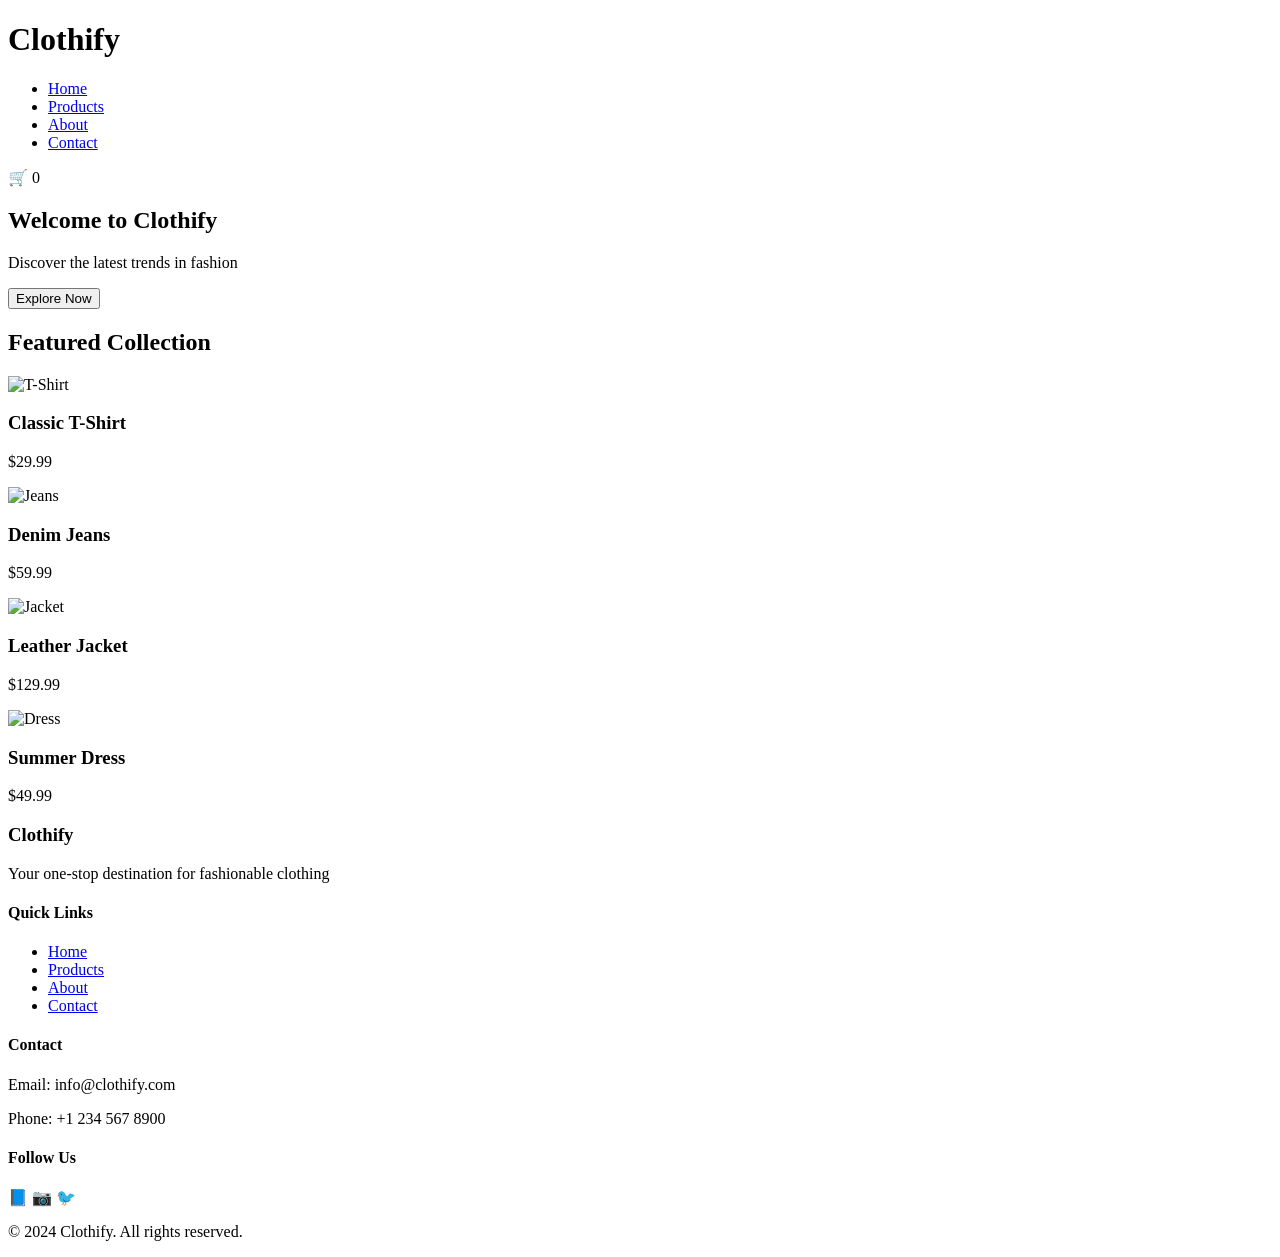
==== index.html @ db1bd9ff "Update index.html" ====
<!DOCTYPE html>
<html lang="en">
<head>
    <meta charset="UTF-8">
    <meta name="viewport" content="width=device-width, initial-scale=1.0">
    <title>Clothify - Your Fashion Destination</title>
    <link rel="stylesheet" href="styles.css">
</head>
<body>
    <!-- Header -->
    <header>
        <div class="container">
            <div class="logo">
                <h1>Clothify</h1>
            </div>
            <nav>
                <ul>
                    <li><a href="index.html" class="active">Home</a></li>
                    <li><a href="products.html">Products</a></li>
                    <li><a href="about.html">About</a></li>
                    <li><a href="contact.html">Contact</a></li>
                </ul>
            </nav>
            <div class="cart-icon">
                <span>🛒</span>
                <span class="cart-count">0</span>
            </div>
        </div>
    </header>

    <!-- Hero Section -->
    <section class="hero">
        <div class="hero-content">
            <h2>Welcome to Clothify</h2>
            <p>Discover the latest trends in fashion</p>
            <button class="cta-button">Explore Now</button>
        </div>
    </section>

    <!-- Featured Products -->
    <section class="featured">
        <div class="container">
            <h2>Featured Collection</h2>
            <div class="product-grid">
                <div class="product-card">
                    <img src="https://images.unsplash.com/photo-1521572163474-6864f9cf17ab?w=400" alt="T-Shirt">
                    <h3>Classic T-Shirt</h3>
                    <p class="price">$29.99</p>
                </div>
                <div class="product-card">
                    <img src="https://images.unsplash.com/photo-1542272604-787c3835535d?w=400" alt="Jeans">
                    <h3>Denim Jeans</h3>
                    <p class="price">$59.99</p>
                </div>
                <div class="product-card">
                    <img src="https://images.unsplash.com/photo-1591047139829-d91aecb6caea?w=400" alt="Jacket">
                    <h3>Leather Jacket</h3>
                    <p class="price">$129.99</p>
                </div>
                <div class="product-card">
                    <img src="https://images.unsplash.com/photo-1434389677669-e08b4cac3105?w=400" alt="Dress">
                    <h3>Summer Dress</h3>
                    <p class="price">$49.99</p>
                </div>
            </div>
        </div>
    </section>

    <!-- Footer -->
    <footer>
        <div class="container">
            <div class="footer-content">
                <div class="footer-section">
                    <h3>Clothify</h3>
                    <p>Your one-stop destination for fashionable clothing</p>
                </div>
                <div class="footer-section">
                    <h4>Quick Links</h4>
                    <ul>
                        <li><a href="index.html">Home</a></li>
                        <li><a href="products.html">Products</a></li>
                        <li><a href="about.html">About</a></li>
                        <li><a href="contact.html">Contact</a></li>
                    </ul>
                </div>
                <div class="footer-section">
                    <h4>Contact</h4>
                    <p>Email: info@clothify.com</p>
                    <p>Phone: +1 234 567 8900</p>
                </div>
                <div class="footer-section">
                    <h4>Follow Us</h4>
                    <div class="social-icons">
                        <span>📘</span>
                        <span>📷</span>
                        <span>🐦</span>
                    </div>
                </div>
            </div>
            <div class="footer-bottom">
                <p>&copy; 2024 Clothify. All rights reserved.</p>
            </div>
        </div>
    </footer>

    <script src="script.js"></script>
</body>
</html>
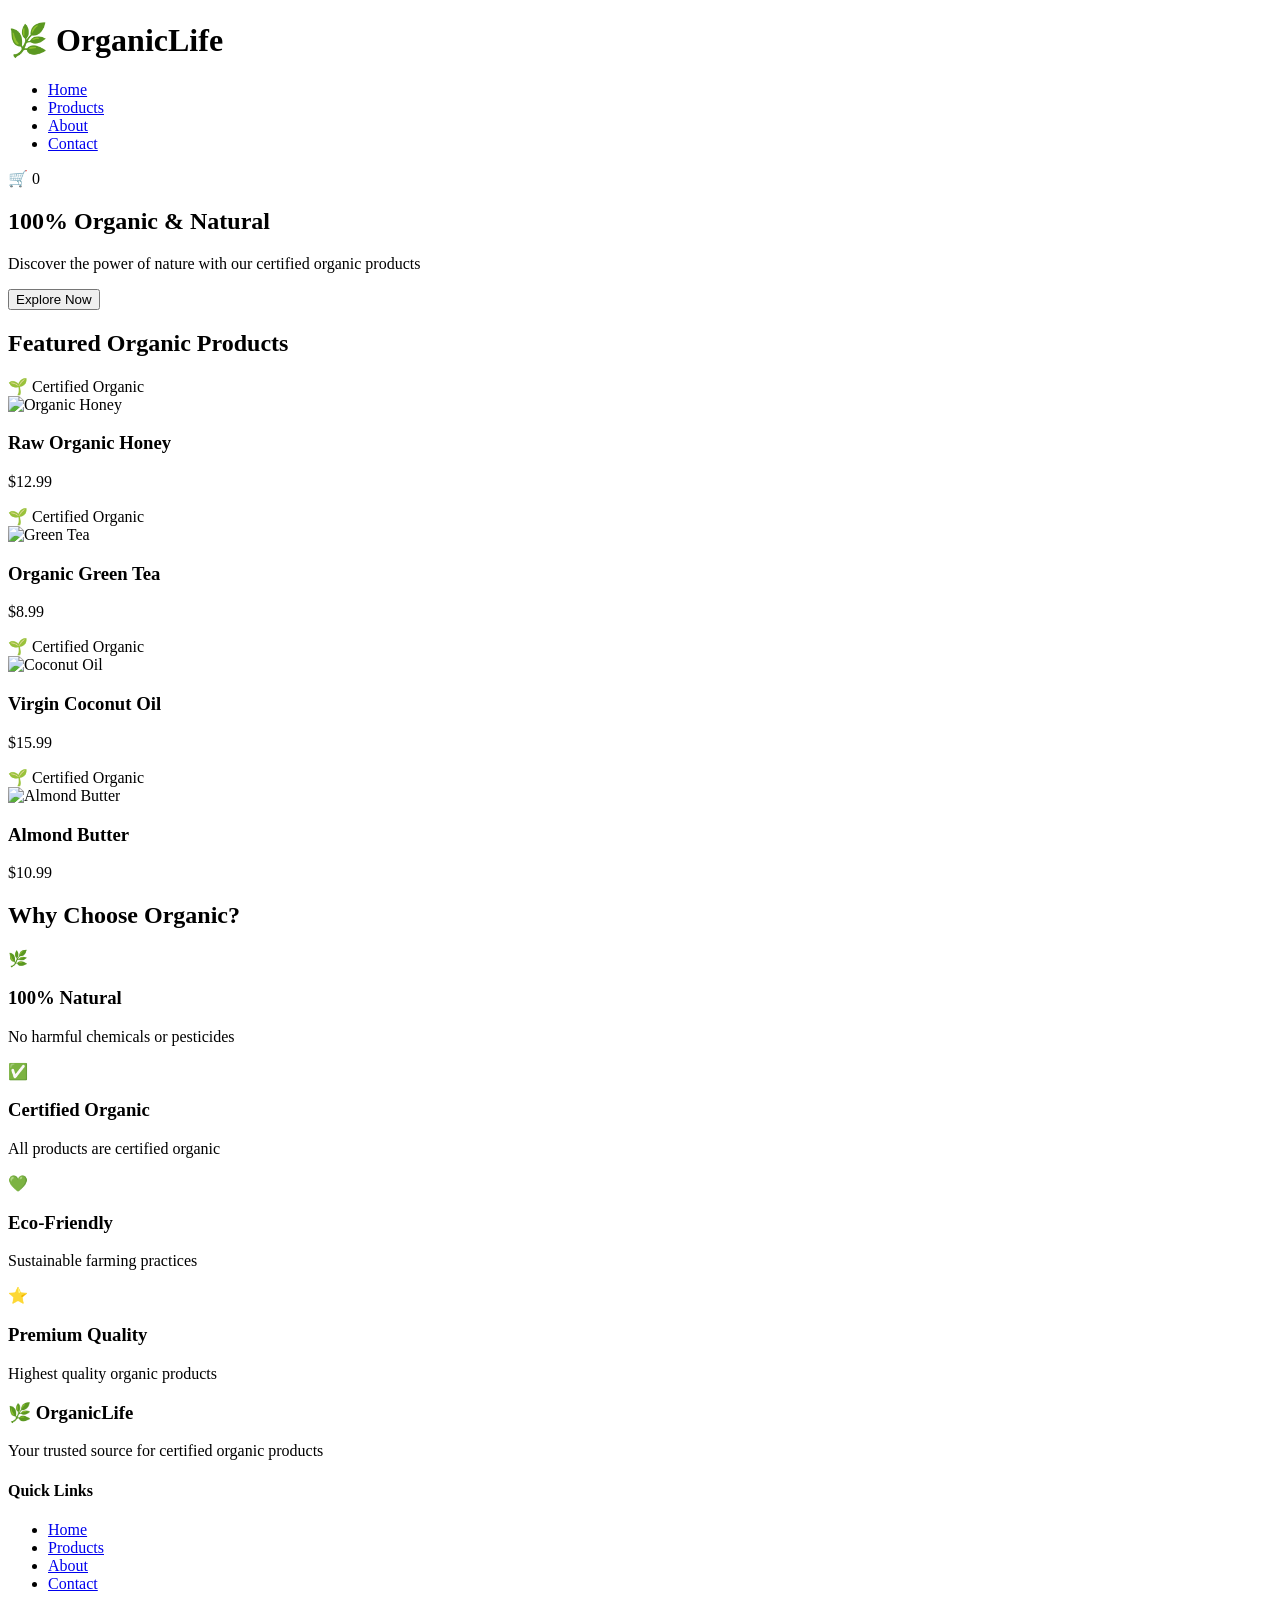
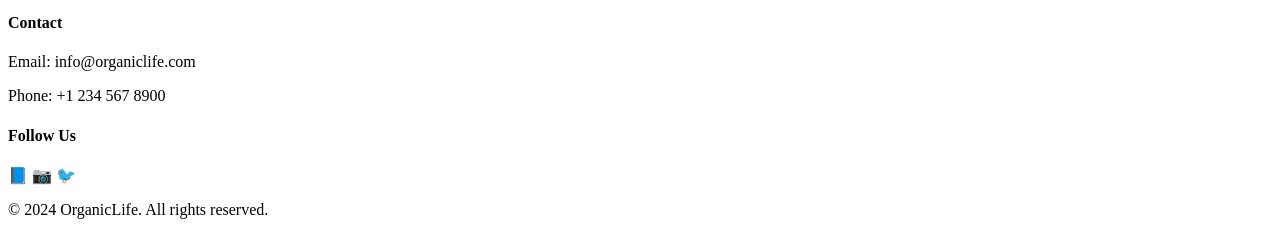
==== commit c51ee5bd: "Update index.html" ====
--- a/index.html
+++ b/index.html
@@ -3,7 +3,7 @@
 <head>
     <meta charset="UTF-8">
     <meta name="viewport" content="width=device-width, initial-scale=1.0">
-    <title>Clothify - Your Fashion Destination</title>
+    <title>OrganicLife - Pure & Natural Products</title>
     <link rel="stylesheet" href="styles.css">
 </head>
 <body>
@@ -11,7 +11,7 @@
     <header>
         <div class="container">
             <div class="logo">
-                <h1>Clothify</h1>
+                <h1>🌿 OrganicLife</h1>
             </div>
             <nav>
                 <ul>
@@ -31,8 +31,8 @@
     <!-- Hero Section -->
     <section class="hero">
         <div class="hero-content">
-            <h2>Welcome to Clothify</h2>
-            <p>Discover the latest trends in fashion</p>
+            <h2>100% Organic & Natural</h2>
+            <p>Discover the power of nature with our certified organic products</p>
             <button class="cta-button">Explore Now</button>
         </div>
     </section>
@@ -40,27 +40,60 @@
     <!-- Featured Products -->
     <section class="featured">
         <div class="container">
-            <h2>Featured Collection</h2>
+            <h2>Featured Organic Products</h2>
             <div class="product-grid">
                 <div class="product-card">
-                    <img src="https://images.unsplash.com/photo-1521572163474-6864f9cf17ab?w=400" alt="T-Shirt">
-                    <h3>Classic T-Shirt</h3>
-                    <p class="price">$29.99</p>
+                    <div class="organic-badge">🌱 Certified Organic</div>
+                    <img src="https://images.unsplash.com/photo-1556909114-f6e7ad7d3136?w=400" alt="Organic Honey">
+                    <h3>Raw Organic Honey</h3>
+                    <p class="price">$12.99</p>
                 </div>
                 <div class="product-card">
-                    <img src="https://images.unsplash.com/photo-1542272604-787c3835535d?w=400" alt="Jeans">
-                    <h3>Denim Jeans</h3>
-                    <p class="price">$59.99</p>
+                    <div class="organic-badge">🌱 Certified Organic</div>
+                    <img src="https://images.unsplash.com/photo-1474979266404-7eaacbcd87c5?w=400" alt="Green Tea">
+                    <h3>Organic Green Tea</h3>
+                    <p class="price">$8.99</p>
                 </div>
                 <div class="product-card">
-                    <img src="https://images.unsplash.com/photo-1591047139829-d91aecb6caea?w=400" alt="Jacket">
-                    <h3>Leather Jacket</h3>
-                    <p class="price">$129.99</p>
+                    <div class="organic-badge">🌱 Certified Organic</div>
+                    <img src="https://images.unsplash.com/photo-1505976378723-9726b54e9bb9?w=400" alt="Coconut Oil">
+                    <h3>Virgin Coconut Oil</h3>
+                    <p class="price">$15.99</p>
                 </div>
                 <div class="product-card">
-                    <img src="https://images.unsplash.com/photo-1434389677669-e08b4cac3105?w=400" alt="Dress">
-                    <h3>Summer Dress</h3>
-                    <p class="price">$49.99</p>
+                    <div class="organic-badge">🌱 Certified Organic</div>
+                    <img src="https://images.unsplash.com/photo-1587049352846-4a222e784902?w=400" alt="Almond Butter">
+                    <h3>Almond Butter</h3>
+                    <p class="price">$10.99</p>
+                </div>
+            </div>
+        </div>
+    </section>
+
+    <!-- Benefits Section -->
+    <section class="benefits">
+        <div class="container">
+            <h2>Why Choose Organic?</h2>
+            <div class="benefits-grid">
+                <div class="benefit-card">
+                    <span class="benefit-icon">🌿</span>
+                    <h3>100% Natural</h3>
+                    <p>No harmful chemicals or pesticides</p>
+                </div>
+                <div class="benefit-card">
+                    <span class="benefit-icon">✅</span>
+                    <h3>Certified Organic</h3>
+                    <p>All products are certified organic</p>
+                </div>
+                <div class="benefit-card">
+                    <span class="benefit-icon">💚</span>
+                    <h3>Eco-Friendly</h3>
+                    <p>Sustainable farming practices</p>
+                </div>
+                <div class="benefit-card">
+                    <span class="benefit-icon">⭐</span>
+                    <h3>Premium Quality</h3>
+                    <p>Highest quality organic products</p>
                 </div>
             </div>
         </div>
@@ -71,8 +104,8 @@
         <div class="container">
             <div class="footer-content">
                 <div class="footer-section">
-                    <h3>Clothify</h3>
-                    <p>Your one-stop destination for fashionable clothing</p>
+                    <h3>🌿 OrganicLife</h3>
+                    <p>Your trusted source for certified organic products</p>
                 </div>
                 <div class="footer-section">
                     <h4>Quick Links</h4>
@@ -85,7 +118,7 @@
                 </div>
                 <div class="footer-section">
                     <h4>Contact</h4>
-                    <p>Email: info@clothify.com</p>
+                    <p>Email: info@organiclife.com</p>
                     <p>Phone: +1 234 567 8900</p>
                 </div>
                 <div class="footer-section">
@@ -98,7 +131,7 @@
                 </div>
             </div>
             <div class="footer-bottom">
-                <p>&copy; 2024 Clothify. All rights reserved.</p>
+                <p>&copy; 2024 OrganicLife. All rights reserved.</p>
             </div>
         </div>
     </footer>
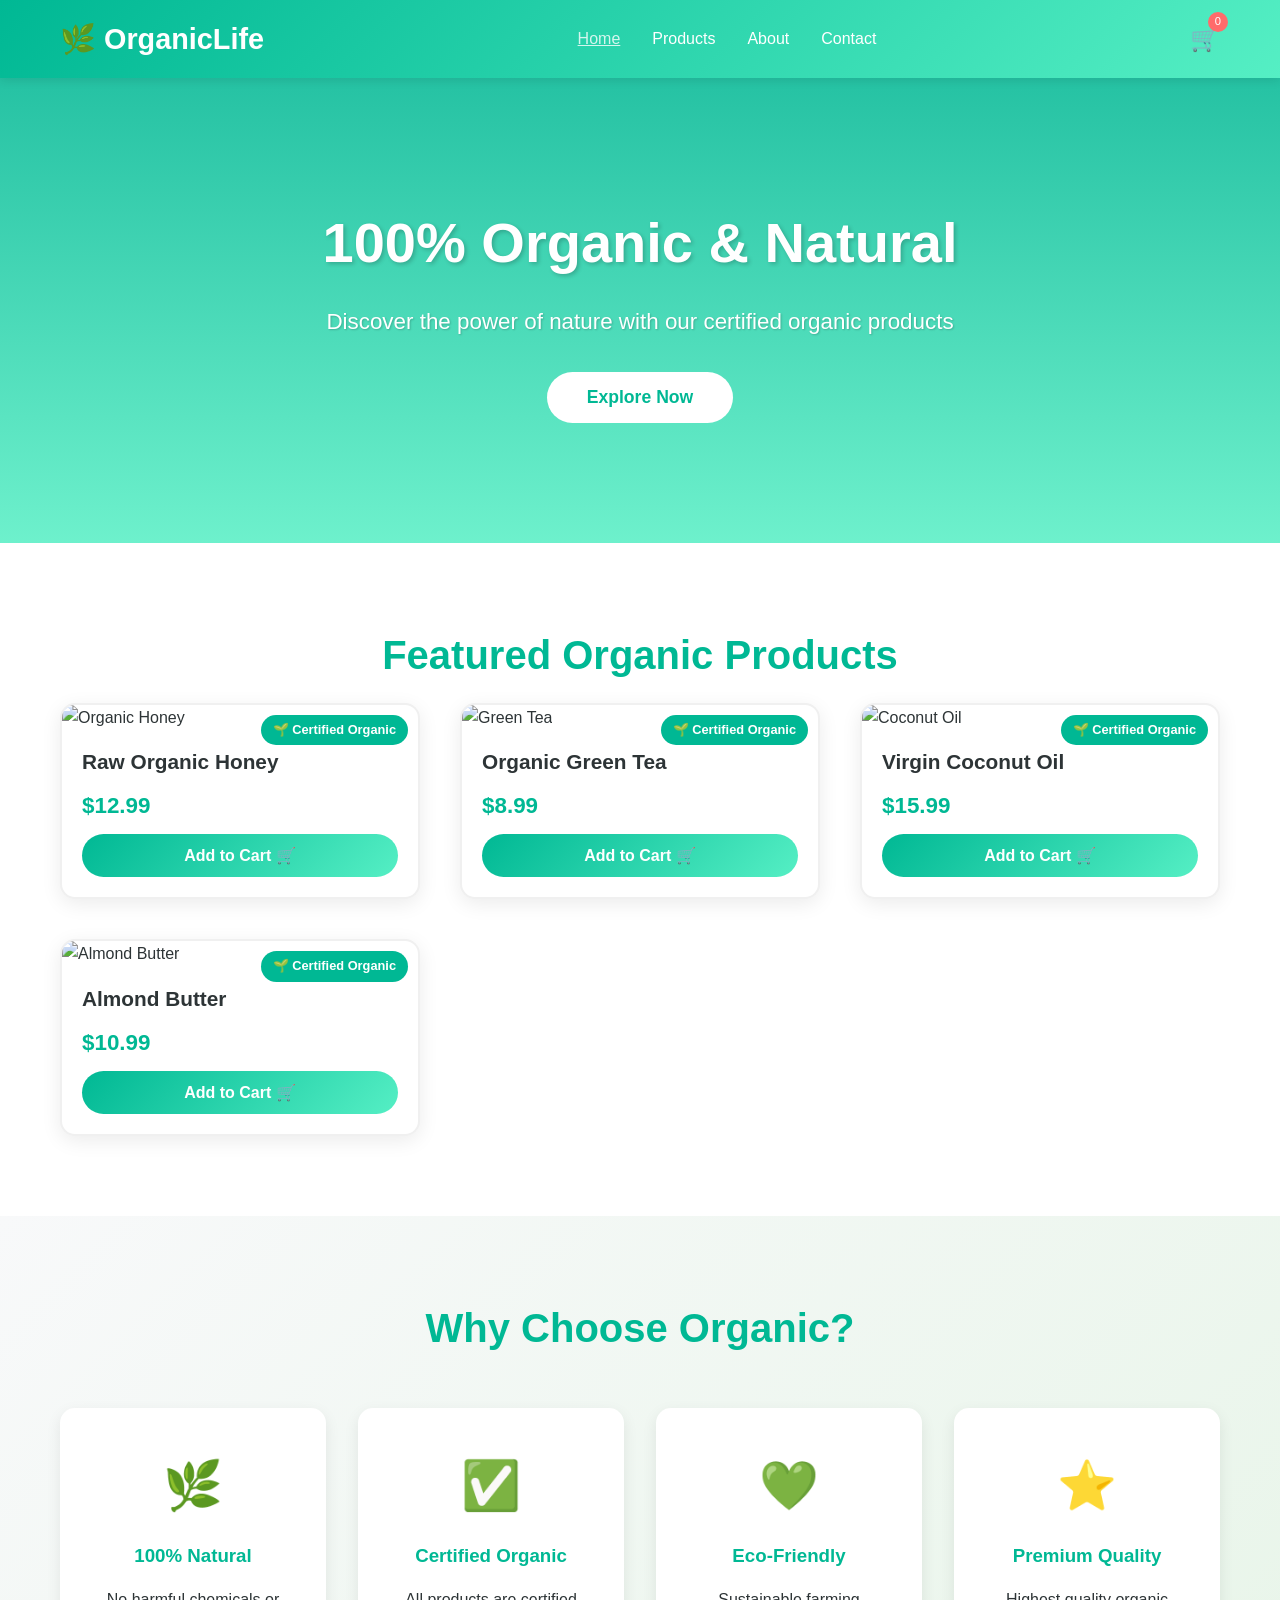
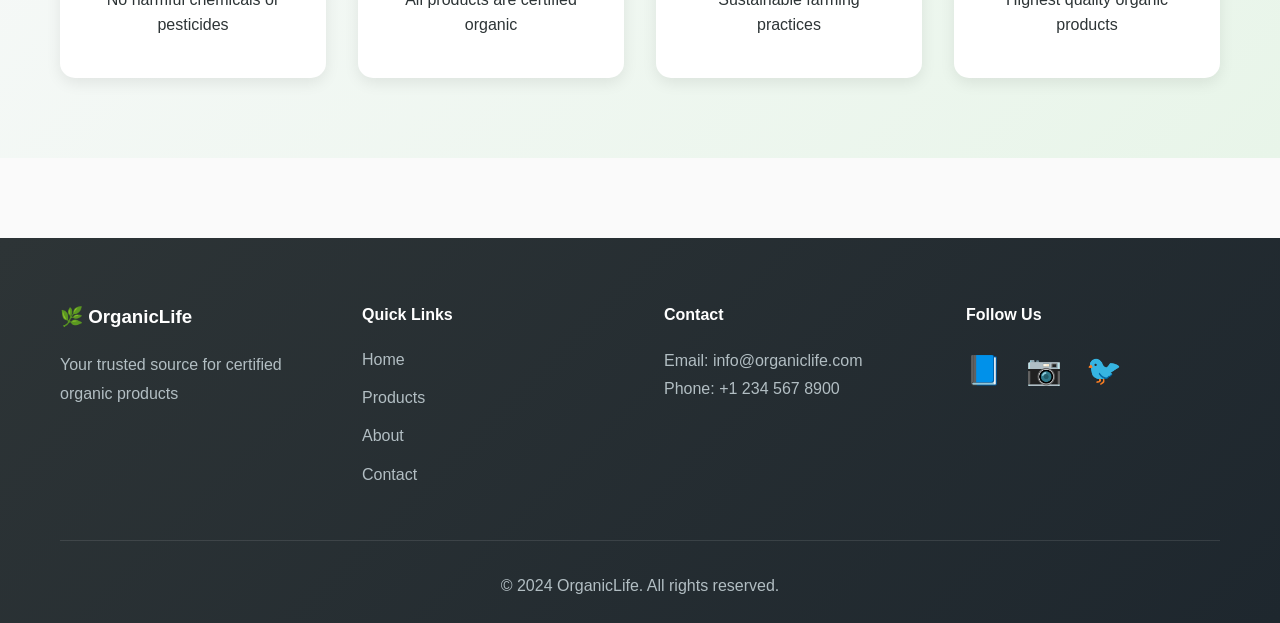
==== commit 8357a96d: "Update index.html" ====
--- a/index.html
+++ b/index.html
@@ -42,29 +42,33 @@
         <div class="container">
             <h2>Featured Organic Products</h2>
             <div class="product-grid">
-                <div class="product-card">
+                <div class="product-card" onclick="window.location.href='product-detail.html?id=1'">
                     <div class="organic-badge">🌱 Certified Organic</div>
                     <img src="https://images.unsplash.com/photo-1556909114-f6e7ad7d3136?w=400" alt="Organic Honey">
                     <h3>Raw Organic Honey</h3>
                     <p class="price">$12.99</p>
+                    <button class="add-to-cart-mini" onclick="event.stopPropagation(); addToCart(1)">Add to Cart 🛒</button>
                 </div>
-                <div class="product-card">
+                <div class="product-card" onclick="window.location.href='product-detail.html?id=2'">
                     <div class="organic-badge">🌱 Certified Organic</div>
                     <img src="https://images.unsplash.com/photo-1474979266404-7eaacbcd87c5?w=400" alt="Green Tea">
                     <h3>Organic Green Tea</h3>
                     <p class="price">$8.99</p>
+                    <button class="add-to-cart-mini" onclick="event.stopPropagation(); addToCart(2)">Add to Cart 🛒</button>
                 </div>
-                <div class="product-card">
+                <div class="product-card" onclick="window.location.href='product-detail.html?id=3'">
                     <div class="organic-badge">🌱 Certified Organic</div>
                     <img src="https://images.unsplash.com/photo-1505976378723-9726b54e9bb9?w=400" alt="Coconut Oil">
                     <h3>Virgin Coconut Oil</h3>
                     <p class="price">$15.99</p>
+                    <button class="add-to-cart-mini" onclick="event.stopPropagation(); addToCart(3)">Add to Cart 🛒</button>
                 </div>
-                <div class="product-card">
+                <div class="product-card" onclick="window.location.href='product-detail.html?id=4'">
                     <div class="organic-badge">🌱 Certified Organic</div>
                     <img src="https://images.unsplash.com/photo-1587049352846-4a222e784902?w=400" alt="Almond Butter">
                     <h3>Almond Butter</h3>
                     <p class="price">$10.99</p>
+                    <button class="add-to-cart-mini" onclick="event.stopPropagation(); addToCart(4)">Add to Cart 🛒</button>
                 </div>
             </div>
         </div>
--- a/styles.css
+++ b/styles.css
@@ -0,0 +1,700 @@
+* {
+    margin: 0;
+    padding: 0;
+    box-sizing: border-box;
+}
+
+body {
+    font-family: 'Segoe UI', Tahoma, Geneva, Verdana, sans-serif;
+    line-height: 1.6;
+    color: #2d3436;
+    background: #fafafa;
+}
+
+.container {
+    max-width: 1200px;
+    margin: 0 auto;
+    padding: 0 20px;
+}
+
+/* Header */
+header {
+    background: linear-gradient(135deg, #00b894 0%, #55efc4 100%);
+    color: white;
+    padding: 1rem 0;
+    box-shadow: 0 2px 10px rgba(0,0,0,0.1);
+    position: sticky;
+    top: 0;
+    z-index: 1000;
+}
+
+header .container {
+    display: flex;
+    justify-content: space-between;
+    align-items: center;
+}
+
+.logo h1 {
+    font-size: 1.8rem;
+    font-weight: bold;
+}
+
+nav ul {
+    display: flex;
+    list-style: none;
+    gap: 2rem;
+}
+
+nav a {
+    color: white;
+    text-decoration: none;
+    font-weight: 500;
+    transition: opacity 0.3s;
+}
+
+nav a:hover,
+nav a.active {
+    opacity: 0.8;
+    text-decoration: underline;
+}
+
+.cart-icon {
+    position: relative;
+    cursor: pointer;
+    font-size: 1.5rem;
+}
+
+.cart-count {
+    position: absolute;
+    top: -8px;
+    right: -8px;
+    background: #ff6b6b;
+    color: white;
+    border-radius: 50%;
+    width: 20px;
+    height: 20px;
+    display: flex;
+    align-items: center;
+    justify-content: center;
+    font-size: 0.7rem;
+}
+
+/* Hero Section */
+.hero {
+    background: linear-gradient(rgba(0, 184, 148, 0.85), rgba(85, 239, 196, 0.85)), 
+                url('https://images.unsplash.com/photo-1464226184884-fa280b87c399?w=1200') center/cover;
+    color: white;
+    padding: 120px 20px;
+    text-align: center;
+}
+
+.hero-content h2 {
+    font-size: 3.5rem;
+    margin-bottom: 1rem;
+    text-shadow: 2px 2px 4px rgba(0,0,0,0.2);
+}
+
+.hero-content p {
+    font-size: 1.4rem;
+    margin-bottom: 2rem;
+    text-shadow: 1px 1px 2px rgba(0,0,0,0.2);
+}
+
+.cta-button {
+    background: white;
+    color: #00b894;
+    padding: 15px 40px;
+    border: none;
+    border-radius: 30px;
+    font-size: 1.1rem;
+    font-weight: bold;
+    cursor: pointer;
+    transition: transform 0.3s, box-shadow 0.3s;
+}
+
+.cta-button:hover {
+    transform: translateY(-3px);
+    box-shadow: 0 10px 25px rgba(0,0,0,0.2);
+}
+
+/* Featured Section */
+.featured {
+    padding: 80px 20px;
+    background: white;
+}
+
+.featured h2 {
+    text-align: center;
+    font-size: 2.5rem;
+    margin-bottom: 1rem;
+    color: #00b894;
+}
+
+.section-subtitle {
+    text-align: center;
+    color: #636e72;
+    margin-bottom: 3rem;
+    font-size: 1.1rem;
+}
+
+.product-grid {
+    display: grid;
+    grid-template-columns: repeat(auto-fill, minmax(280px, 1fr));
+    gap: 2.5rem;
+}
+
+.product-card {
+    background: white;
+    border-radius: 15px;
+    overflow: hidden;
+    box-shadow: 0 5px 20px rgba(0,0,0,0.08);
+    transition: transform 0.3s, box-shadow 0.3s;
+    cursor: pointer;
+    border: 2px solid #f0f0f0;
+    position: relative;
+}
+
+.product-card:hover {
+    transform: translateY(-10px);
+    box-shadow: 0 15px 35px rgba(0,184,148,0.15);
+    border-color: #00b894;
+}
+
+.organic-badge {
+    position: absolute;
+    top: 10px;
+    right: 10px;
+    background: #00b894;
+    color: white;
+    padding: 5px 12px;
+    border-radius: 20px;
+    font-size: 0.8rem;
+    font-weight: bold;
+    z-index: 10;
+}
+
+.product-card img {
+    width: 100%;
+    height: 280px;
+    object-fit: cover;
+}
+
+.product-card h3 {
+    padding: 15px 20px 5px;
+    font-size: 1.3rem;
+    color: #2d3436;
+}
+
+.product-card .price {
+    padding: 5px 20px 10px;
+    color: #00b894;
+    font-size: 1.4rem;
+    font-weight: bold;
+}
+
+.add-to-cart-mini {
+    width: calc(100% - 40px);
+    margin: 0 20px 20px;
+    padding: 12px 20px;
+    background: linear-gradient(135deg, #00b894 0%, #55efc4 100%);
+    color: white;
+    border: none;
+    border-radius: 25px;
+    font-size: 1rem;
+    font-weight: bold;
+    cursor: pointer;
+    transition: transform 0.3s, box-shadow 0.3s;
+}
+
+.add-to-cart-mini:hover {
+    transform: translateY(-2px);
+    box-shadow: 0 5px 15px rgba(0,184,148,0.3);
+}
+
+/* Benefits Section */
+.benefits {
+    padding: 80px 20px;
+    background: linear-gradient(135deg, #f8f9fa 0%, #e8f5e9 100%);
+}
+
+.benefits h2 {
+    text-align: center;
+    font-size: 2.5rem;
+    margin-bottom: 3rem;
+    color: #00b894;
+}
+
+.benefits-grid {
+    display: grid;
+    grid-template-columns: repeat(auto-fit, minmax(250px, 1fr));
+    gap: 2rem;
+}
+
+.benefit-card {
+    background: white;
+    padding: 2.5rem;
+    border-radius: 15px;
+    text-align: center;
+    box-shadow: 0 5px 15px rgba(0,0,0,0.08);
+    transition: transform 0.3s;
+}
+
+.benefit-card:hover {
+    transform: translateY(-5px);
+}
+
+.benefit-icon {
+    font-size: 3rem;
+    display: block;
+    margin-bottom: 1rem;
+}
+
+.benefit-card h3 {
+    color: #00b894;
+    margin-bottom: 1rem;
+}
+
+/* Products Section */
+.products-section {
+    padding: 80px 20px;
+    min-height: 70vh;
+}
+
+.products-section h2 {
+    text-align: center;
+    font-size: 2.5rem;
+    margin-bottom: 1rem;
+    color: #00b894;
+}
+
+/* About Section */
+.about-section {
+    padding: 80px 20px;
+    background: white;
+}
+
+.about-section h2 {
+    text-align: center;
+    font-size: 2.5rem;
+    margin-bottom: 3rem;
+    color: #00b894;
+}
+
+.about-content {
+    display: grid;
+    grid-template-columns: 1fr 1fr;
+    gap: 4rem;
+    margin-bottom: 4rem;
+}
+
+.about-text h3 {
+    color: #00b894;
+    margin-bottom: 1rem;
+    margin-top: 2rem;
+    font-size: 1.8rem;
+}
+
+.about-text h3:first-child {
+    margin-top: 0;
+}
+
+.about-text p {
+    margin-bottom: 1rem;
+    line-height: 1.9;
+    color: #636e72;
+}
+
+.features-list {
+    list-style: none;
+    margin-top: 1.5rem;
+}
+
+.features-list li {
+    padding: 0.8rem 0;
+    font-size: 1.1rem;
+    color: #2d3436;
+}
+
+.about-image img {
+    width: 100%;
+    border-radius: 15px;
+    box-shadow: 0 10px 30px rgba(0,0,0,0.1);
+}
+
+.values {
+    margin-top: 4rem;
+}
+
+.values h3 {
+    text-align: center;
+    color: #00b894;
+    margin-bottom: 2.5rem;
+    font-size: 2rem;
+}
+
+.values-grid {
+    display: grid;
+    grid-template-columns: repeat(auto-fit, minmax(250px, 1fr));
+    gap: 2rem;
+}
+
+.value-card {
+    background: linear-gradient(135deg, #f8f9fa 0%, #e8f5e9 100%);
+    padding: 2.5rem;
+    border-radius: 15px;
+    text-align: center;
+    border: 2px solid #e8f5e9;
+    transition: transform 0.3s, border-color 0.3s;
+}
+
+.value-card:hover {
+    transform: translateY(-5px);
+    border-color: #00b894;
+}
+
+.value-card h4 {
+    color: #00b894;
+    margin-bottom: 1rem;
+    font-size: 1.3rem;
+}
+
+.certifications {
+    margin-top: 4rem;
+    text-align: center;
+}
+
+.certifications h3 {
+    color: #00b894;
+    margin-bottom: 2rem;
+    font-size: 2rem;
+}
+
+.cert-badges {
+    display: flex;
+    justify-content: center;
+    gap: 2rem;
+    flex-wrap: wrap;
+}
+
+.cert-badge {
+    background: linear-gradient(135deg, #00b894 0%, #55efc4 100%);
+    color: white;
+    padding: 15px 30px;
+    border-radius: 30px;
+    font-weight: bold;
+    font-size: 1.1rem;
+}
+
+/* Contact Section */
+.contact-section {
+    padding: 80px 20px;
+    background: white;
+}
+
+.contact-section h2 {
+    text-align: center;
+    font-size: 2.5rem;
+    margin-bottom: 1rem;
+    color: #00b894;
+}
+
+.contact-content {
+    display: grid;
+    grid-template-columns: 1fr 1fr;
+    gap: 4rem;
+    margin-top: 3rem;
+}
+
+.contact-info h3 {
+    color: #00b894;
+    margin-bottom: 1rem;
+    font-size: 1.8rem;
+}
+
+.contact-info > p {
+    color: #636e72;
+    line-height: 1.8;
+    margin-bottom: 2rem;
+}
+
+.info-item {
+    margin: 2.5rem 0;
+}
+
+.info-item h4 {
+    color: #00b894;
+    margin-bottom: 0.8rem;
+    font-size: 1.2rem;
+}
+
+.info-item p {
+    color: #636e72;
+    line-height: 1.8;
+}
+
+.contact-form {
+    background: linear-gradient(135deg, #f8f9fa 0%, #e8f5e9 100%);
+    padding: 2.5rem;
+    border-radius: 15px;
+    box-shadow: 0 5px 20px rgba(0,0,0,0.08);
+}
+
+.contact-form h3 {
+    color: #00b894;
+    margin-bottom: 2rem;
+    font-size: 1.8rem;
+}
+
+.form-group {
+    margin-bottom: 1.5rem;
+}
+
+.form-group label {
+    display: block;
+    margin-bottom: 0.5rem;
+    color: #2d3436;
+    font-weight: 600;
+}
+
+.form-group input,
+.form-group textarea {
+    width: 100%;
+    padding: 14px;
+    border: 2px solid #dfe6e9;
+    border-radius: 8px;
+    font-size: 1rem;
+    font-family: inherit;
+    transition: border-color 0.3s;
+}
+
+.form-group input:focus,
+.form-group textarea:focus {
+    outline: none;
+    border-color: #00b894;
+}
+
+.submit-btn {
+    background: linear-gradient(135deg, #00b894 0%, #55efc4 100%);
+    color: white;
+    padding: 14px 40px;
+    border: none;
+    border-radius: 30px;
+    font-size: 1.1rem;
+    font-weight: bold;
+    cursor: pointer;
+    transition: transform 0.3s, box-shadow 0.3s;
+}
+
+.submit-btn:hover {
+    transform: translateY(-2px);
+    box-shadow: 0 5px 15px rgba(0,184,148,0.3);
+}
+
+/* Product Detail */
+.product-detail-section {
+    padding: 80px 20px;
+    min-height: 70vh;
+    background: white;
+}
+
+.product-detail {
+    display: grid;
+    grid-template-columns: 1fr 1fr;
+    gap: 4rem;
+    margin-top: 2rem;
+}
+
+.product-detail-image img {
+    width: 100%;
+    border-radius: 15px;
+    box-shadow: 0 10px 30px rgba(0,0,0,0.1);
+}
+
+.product-detail-info h1 {
+    color: #00b894;
+    margin-bottom: 1rem;
+    font-size: 2.5rem;
+}
+
+.product-detail-price {
+    font-size: 2.2rem;
+    color: #00b894;
+    font-weight: bold;
+    margin: 1.5rem 0;
+}
+
+.product-detail-description {
+    line-height: 1.9;
+    margin: 2rem 0;
+    color: #636e72;
+    font-size: 1.1rem;
+}
+
+.product-features {
+    background: linear-gradient(135deg, #f8f9fa 0%, #e8f5e9 100%);
+    padding: 1.5rem;
+    border-radius: 10px;
+    margin: 2rem 0;
+}
+
+.product-features h3 {
+    color: #00b894;
+    margin-bottom: 1rem;
+}
+
+.product-features ul {
+    list-style: none;
+    padding: 0;
+}
+
+.product-features li {
+    padding: 0.5rem 0;
+    color: #2d3436;
+}
+
+.size-selector {
+    margin: 2.5rem 0;
+}
+
+.size-selector h3 {
+    margin-bottom: 1rem;
+    color: #2d3436;
+}
+
+.sizes {
+    display: flex;
+    gap: 1rem;
+}
+
+.size-btn {
+    padding: 12px 24px;
+    border: 2px solid #00b894;
+    background: white;
+    color: #00b894;
+    border-radius: 8px;
+    cursor: pointer;
+    font-weight: 600;
+    transition: all 0.3s;
+}
+
+.size-btn:hover,
+.size-btn.active {
+    background: #00b894;
+    color: white;
+}
+
+.add-to-cart-btn {
+    background: linear-gradient(135deg, #00b894 0%, #55efc4 100%);
+    color: white;
+    padding: 16px 50px;
+    border: none;
+    border-radius: 30px;
+    font-size: 1.2rem;
+    font-weight: bold;
+    cursor: pointer;
+    margin-top: 2rem;
+    transition: transform 0.3s, box-shadow 0.3s;
+}
+
+.add-to-cart-btn:hover {
+    transform: translateY(-3px);
+    box-shadow: 0 10px 25px rgba(0,184,148,0.3);
+}
+
+/* Footer */
+footer {
+    background: linear-gradient(135deg, #2d3436 0%, #1e272e 100%);
+    color: white;
+    padding: 4rem 0 1.5rem;
+    margin-top: 5rem;
+}
+
+.footer-content {
+    display: grid;
+    grid-template-columns: repeat(auto-fit, minmax(250px, 1fr));
+    gap: 3rem;
+    margin-bottom: 2.5rem;
+}
+
+.footer-section h3,
+.footer-section h4 {
+    margin-bottom: 1.2rem;
+}
+
+.footer-section p {
+    color: #b2bec3;
+    line-height: 1.8;
+}
+
+.footer-section ul {
+    list-style: none;
+}
+
+.footer-section ul li {
+    margin-bottom: 0.8rem;
+}
+
+.footer-section a {
+    color: #b2bec3;
+    text-decoration: none;
+    transition: color 0.3s;
+}
+
+.footer-section a:hover {
+    color: #55efc4;
+}
+
+.social-icons {
+    display: flex;
+    gap: 1.5rem;
+    font-size: 1.8rem;
+}
+
+.social-icons span {
+    cursor: pointer;
+    transition: transform 0.3s;
+}
+
+.social-icons span:hover {
+    transform: scale(1.2);
+}
+
+.footer-bottom {
+    text-align: center;
+    padding-top: 2rem;
+    border-top: 1px solid rgba(255,255,255,0.1);
+    color: #b2bec3;
+}
+
+/* Responsive */
+@media (max-width: 768px) {
+    header .container {
+        flex-direction: column;
+        gap: 1rem;
+    }
+    
+    nav ul {
+        flex-direction: column;
+        gap: 0.5rem;
+        text-align: center;
+    }
+    
+    .hero-content h2 {
+        font-size: 2.2rem;
+    }
+    
+    .about-content,
+    .contact-content,
+    .product-detail {
+        grid-template-columns: 1fr;
+    }
+    
+    .product-grid {
+        grid-template-columns: repeat(auto-fill, minmax(250px, 1fr));
+    }
+
+    .cert-badges {
+        flex-direction: column;
+        align-items: center;
+    }
+}
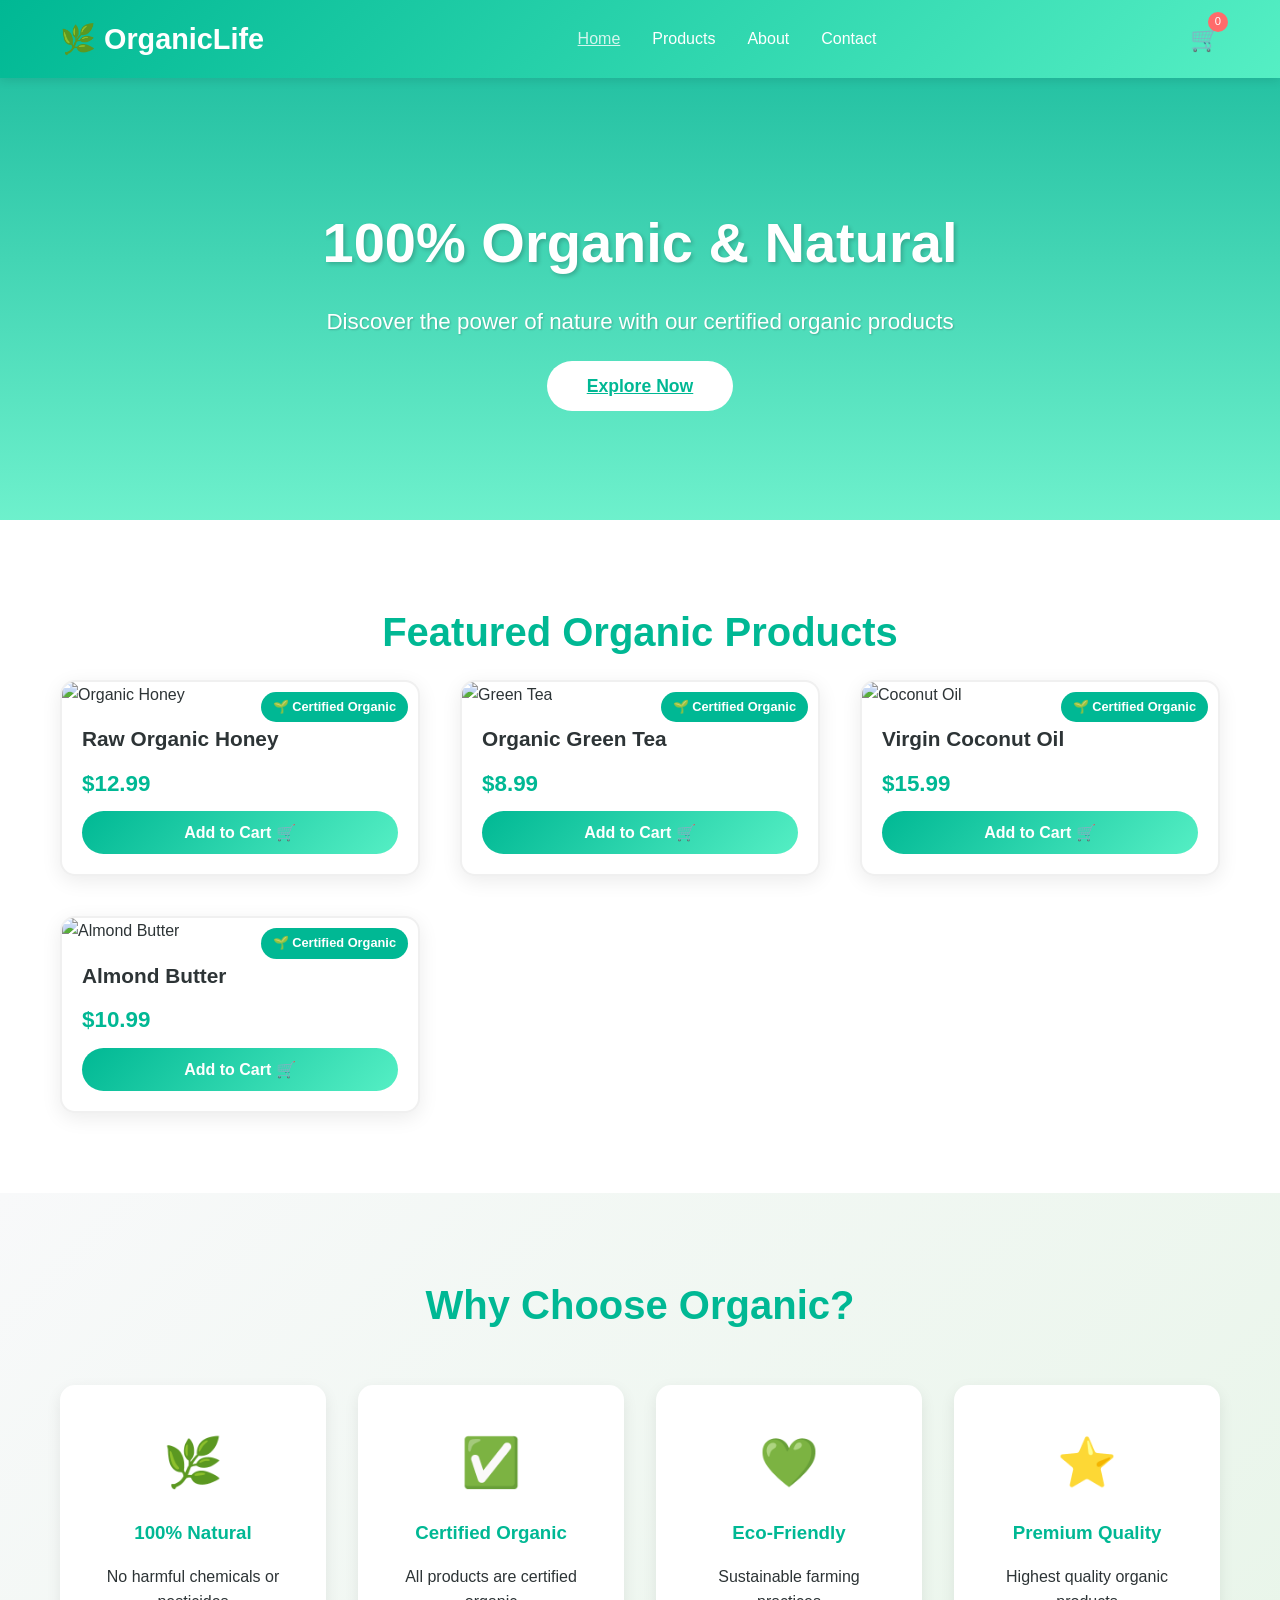
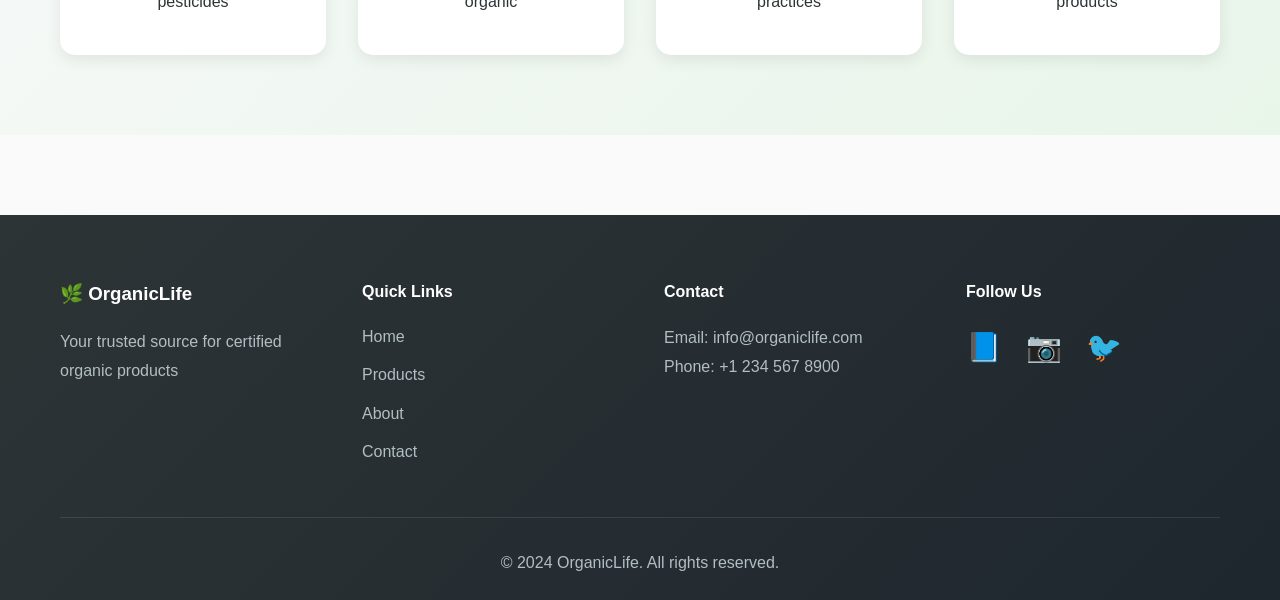
==== commit 12700ae7: "Update index.html" ====
--- a/index.html
+++ b/index.html
@@ -1,12 +1,32 @@
 <!DOCTYPE html>
 <html lang="en">
 <head>
+    <!-- Google Tag Manager -->
+<script>(function(w,d,s,l,i){w[l]=w[l]||[];w[l].push({'gtm.start':
+new Date().getTime(),event:'gtm.js'});var f=d.getElementsByTagName(s)[0],
+j=d.createElement(s),dl=l!='dataLayer'?'&l='+l:'';j.async=true;j.src=
+'https://www.googletagmanager.com/gtm.js?id='+i+dl;f.parentNode.insertBefore(j,f);
+})(window,document,'script','dataLayer','GTM-PGQ4LQLS');</script>
+<!-- End Google Tag Manager -->
+    <!-- Google tag (gtag.js) -->
+<script async src="https://www.googletagmanager.com/gtag/js?id=G-SJ2JXGEDD1"></script>
+<script>
+  window.dataLayer = window.dataLayer || [];
+  function gtag(){dataLayer.push(arguments);}
+  gtag('js', new Date());
+
+  gtag('config', 'G-SJ2JXGEDD1');
+</script>
     <meta charset="UTF-8">
     <meta name="viewport" content="width=device-width, initial-scale=1.0">
     <title>OrganicLife - Pure & Natural Products</title>
     <link rel="stylesheet" href="styles.css">
 </head>
 <body>
+    <!-- Google Tag Manager (noscript) -->
+<noscript><iframe src="https://www.googletagmanager.com/ns.html?id=GTM-PGQ4LQLS"
+height="0" width="0" style="display:none;visibility:hidden"></iframe></noscript>
+<!-- End Google Tag Manager (noscript) -->
     <!-- Header -->
     <header>
         <div class="container">
@@ -33,7 +53,7 @@
         <div class="hero-content">
             <h2>100% Organic & Natural</h2>
             <p>Discover the power of nature with our certified organic products</p>
-            <button class="cta-button">Explore Now</button>
+           <a href="https://rohinidabbara1624.github.io/Portfolio/" class="cta-button">Explore Now</a>
         </div>
     </section>
 
